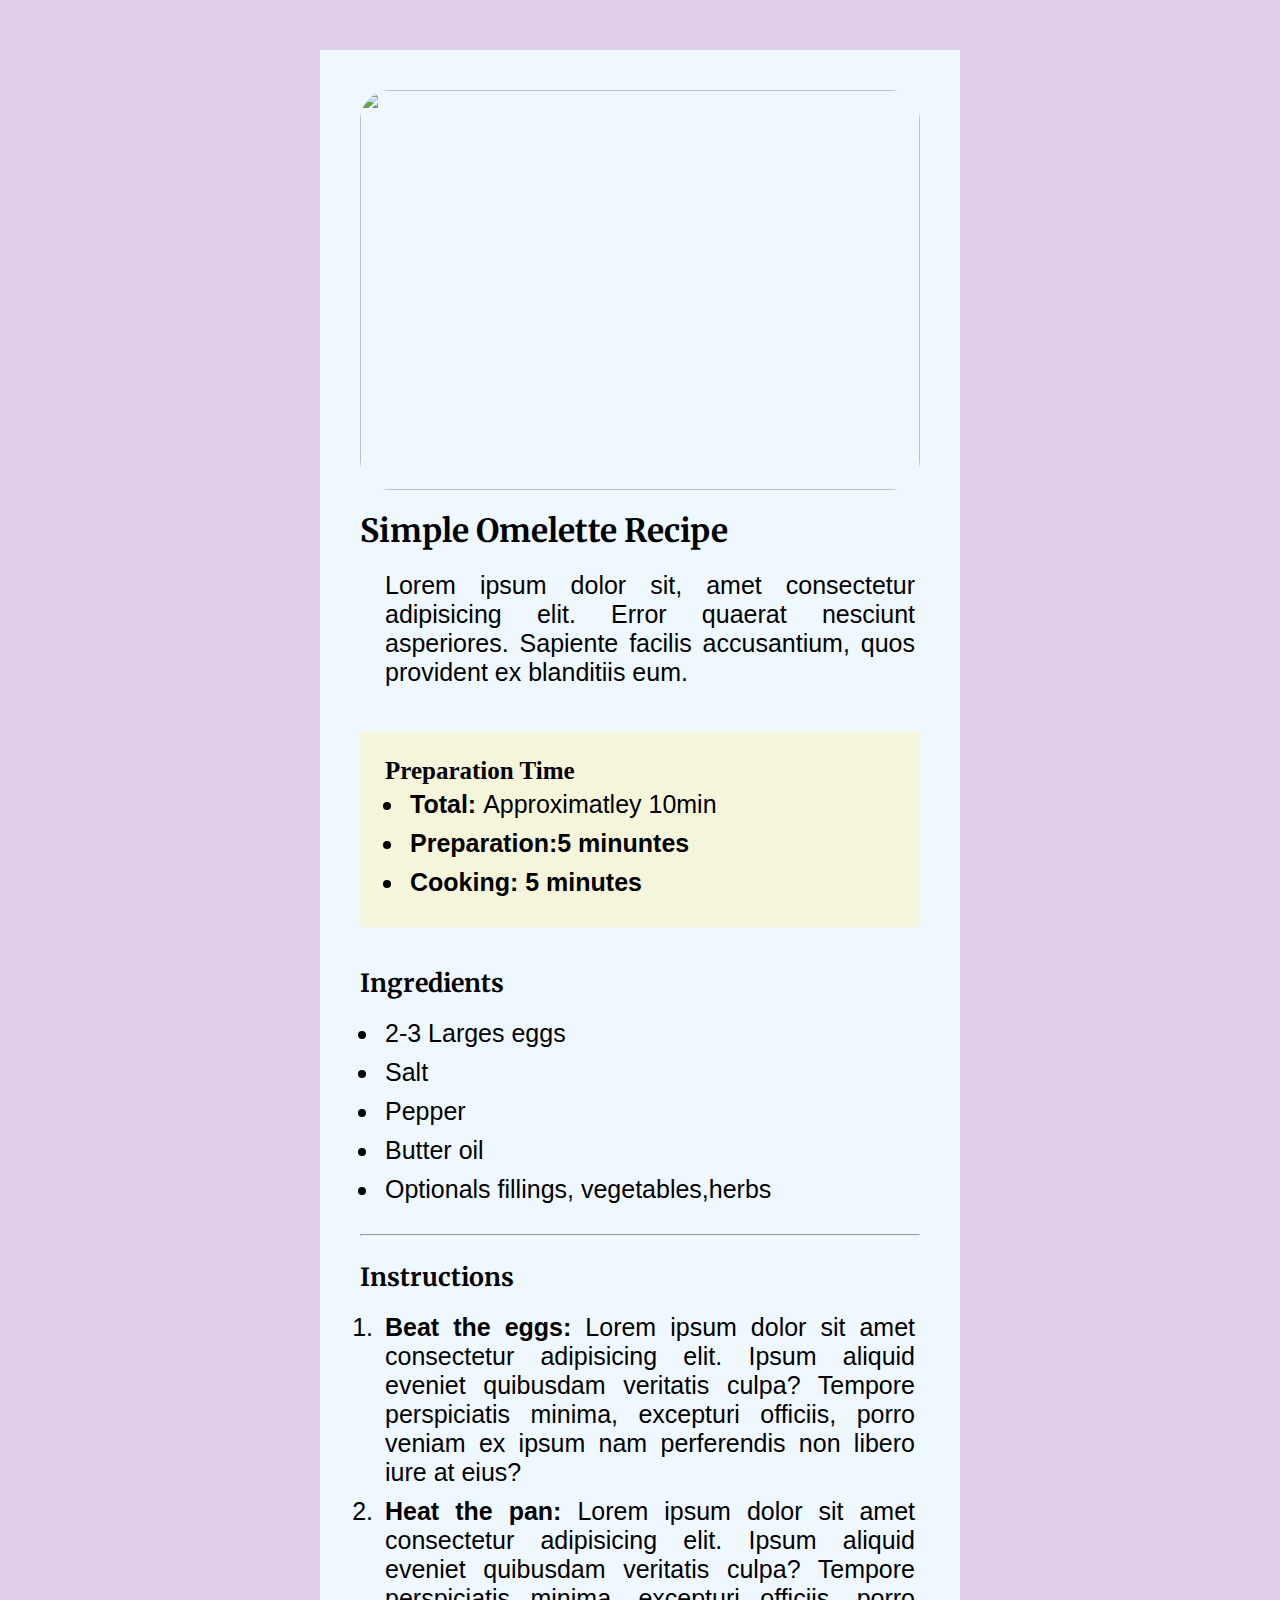
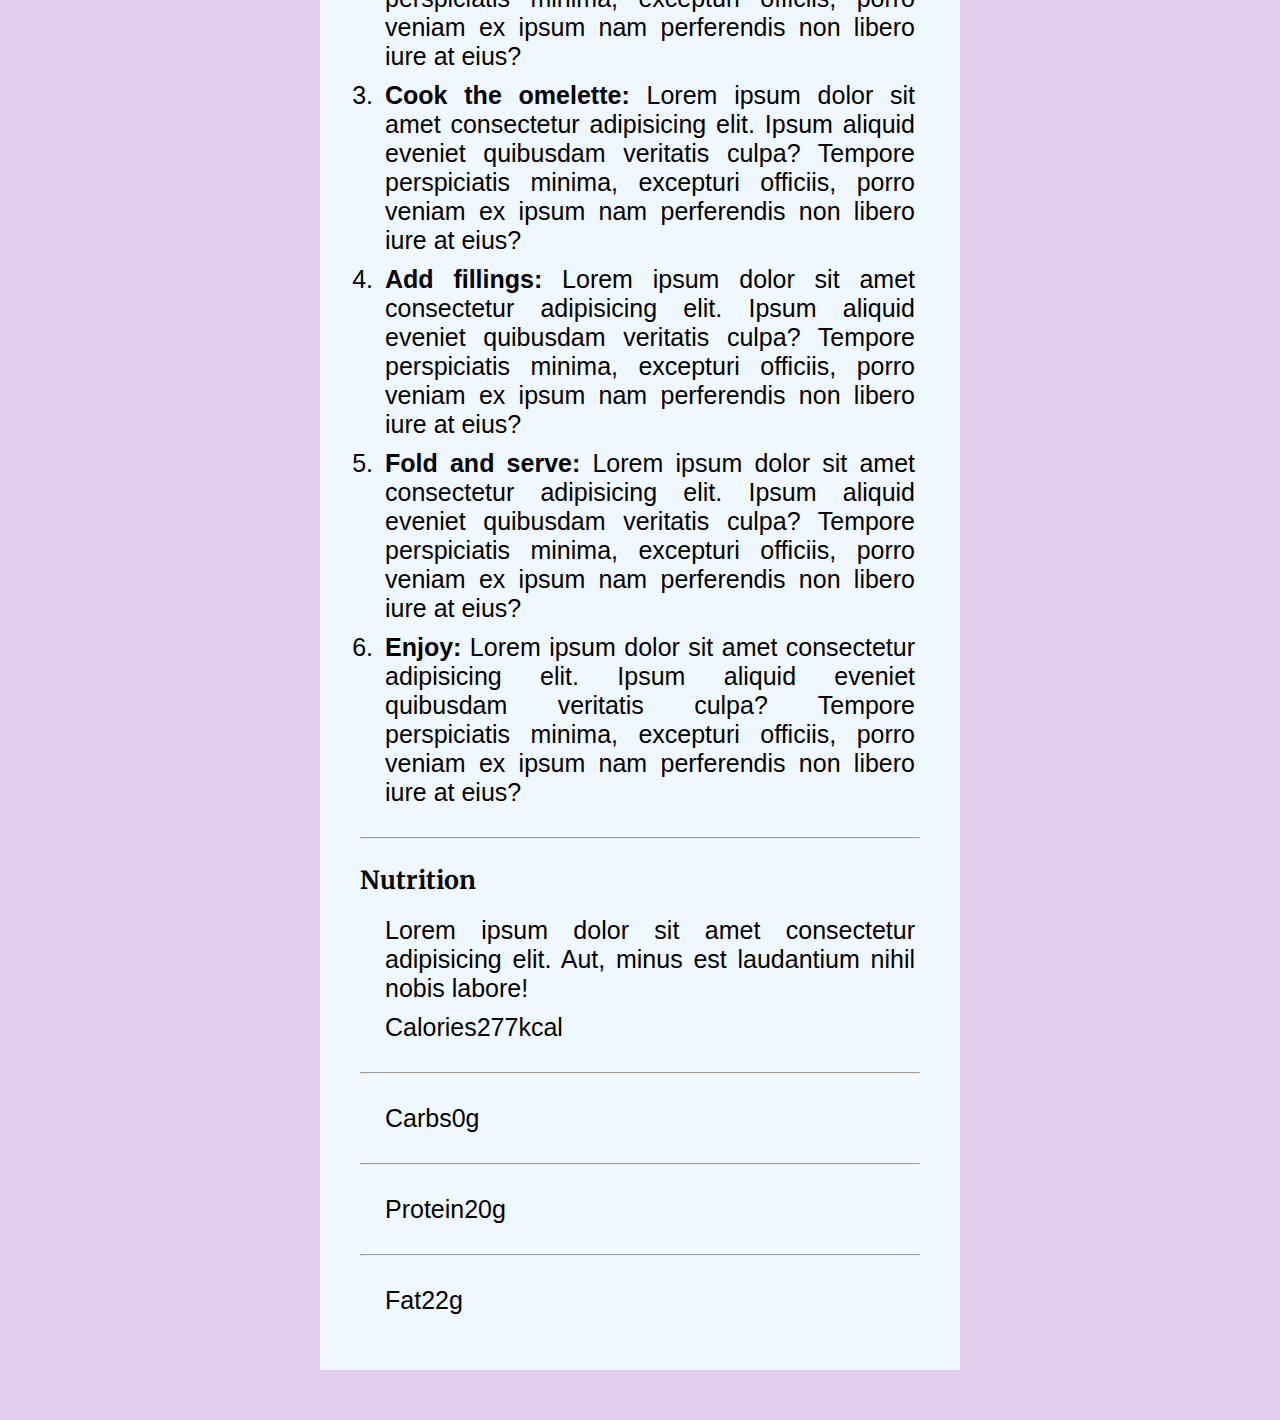
==== clase 5/index.html @ b78db16e "fist version omelette recipe" ====
<!DOCTYPE html>
<html lang="en">

<head>
    <meta charset="UTF-8">
    <meta name="viewport" content="width=device-width, initial-scale=1.0">
    <link rel="stylesheet" href="styles.css">
    <link rel="preconnect" href="https://fonts.googleapis.com">
<link rel="preconnect" href="https://fonts.gstatic.com" crossorigin>
<link href="https://fonts.googleapis.com/css2?family=Libre+Baskerville:ital,wght@0,400;0,700;1,400&family=M+PLUS+1+Code:wght@100..700&family=Merriweather:ital,wght@0,300;0,400;0,700;0,900;1,300;1,400;1,700;1,900&family=Open+Sans:ital,wght@0,300..800;1,300..800&display=swap" rel="stylesheet">
    
    <title>Simple Omelette Recipe</title>

</head>

<body>
    <!-- Contenedor ppal -->

    <ARTICLE>
        <img src="/clase 5/img/omelette.jpeg" alt="">
        <h2>Simple Omelette Recipe</h2>
        <p>Lorem ipsum dolor sit, amet consectetur adipisicing elit. Error quaerat nesciunt asperiores. Sapiente facilis
            accusantium, quos provident ex blanditiis eum.
        <div class="Prep-time">
            <H4>Preparation Time</H4>
            <ul class="prep-time-ul">
                <li><strong>Total: </strong>Approximatley 10min</li>
                <li><strong>Preparation:5 minuntes </strong></li>
                <li><strong>Cooking: 5 minutes</strong></li>
            </ul>
        </div>
        <h3> Ingredients</h3>
        <ul>
            <li>2-3 Larges eggs</li>
            <li>Salt</li>
            <li>Pepper</li>
            <li>Butter oil</li>
            <li>Optionals fillings, vegetables,herbs</li>
        </ul>
        <hr>
        <h3>Instructions</h3>
        <ol>
            <li><strong>Beat the eggs: </strong>Lorem ipsum dolor sit amet consectetur adipisicing elit. Ipsum aliquid
                eveniet quibusdam veritatis culpa? Tempore perspiciatis minima, excepturi officiis, porro veniam ex
                ipsum nam perferendis non libero iure at eius?</li>
            <li><strong>Heat the pan: </strong>Lorem ipsum dolor sit amet consectetur adipisicing elit. Ipsum aliquid
                eveniet quibusdam veritatis culpa? Tempore perspiciatis minima, excepturi officiis, porro veniam ex
                ipsum nam perferendis non libero iure at eius?</li>
            <li><strong>Cook the omelette: </strong>Lorem ipsum dolor sit amet consectetur adipisicing elit. Ipsum
                aliquid eveniet quibusdam veritatis culpa? Tempore perspiciatis minima, excepturi officiis, porro veniam
                ex ipsum nam perferendis non libero iure at eius?</li>
            <li><strong>Add fillings: </strong>Lorem ipsum dolor sit amet consectetur adipisicing elit. Ipsum aliquid
                eveniet quibusdam veritatis culpa? Tempore perspiciatis minima, excepturi officiis, porro veniam ex
                ipsum nam perferendis non libero iure at eius?</li>
            <li><strong>Fold and serve: </strong>Lorem ipsum dolor sit amet consectetur adipisicing elit. Ipsum aliquid
                eveniet quibusdam veritatis culpa? Tempore perspiciatis minima, excepturi officiis, porro veniam ex
                ipsum nam perferendis non libero iure at eius?</li>
            <li><strong>Enjoy: </strong>Lorem ipsum dolor sit amet consectetur adipisicing elit. Ipsum aliquid eveniet
                quibusdam veritatis culpa? Tempore perspiciatis minima, excepturi officiis, porro veniam ex ipsum nam
                perferendis non libero iure at eius?</li>
        </ol>
        <hr>
        <H3>Nutrition</H3>
        <p>Lorem ipsum dolor sit amet consectetur adipisicing elit. Aut, minus est laudantium nihil nobis labore!</p>
        <div>
            <p><span>Calories<span></span>277kcal</span></p>
            <hr>

            <p><span>Carbs<span></span>0g</span></p>
            <hr>

            <p><span>Protein<span></span>20g</span></p>
            <hr>

            <p><span>Fat<span></span>22g</span></p>
        </div>


        </p>
    </ARTICLE>



</body>

</html>
---- clase 5/styles.css ----
*{
    margin: 0;
    padding: 0;
    font-size: 25px;
    
    
}


body{
    height: auto;
    width: 50%;
    background-color: rgb(224, 206, 236);
    margin: 50px auto;
  
}
article{
    background-color: aliceblue;
    padding: 40px;
    
}
.Prep-time{
   margin: 40PX 0;
  
padding: 25px;
    
    background-color:beige ;
}
img{
    border-radius: 30px;
    height: 400px;
    width: 100%;
    object-fit: fill;
}
h1, h2 ,h3 {
    font-family: "Merriweather", serif;
    margin:15px 0;


    
}
p, li{ font-family: 'Gill Sans', 'Gill Sans MT', Calibri, 'Trebuchet MS', sans-serif;
    text-align: justify;
margin-left: 20px;
padding: 5px;}
hr{
    margin:  25px 0px;
}
h2{font-size: xx-large;
}
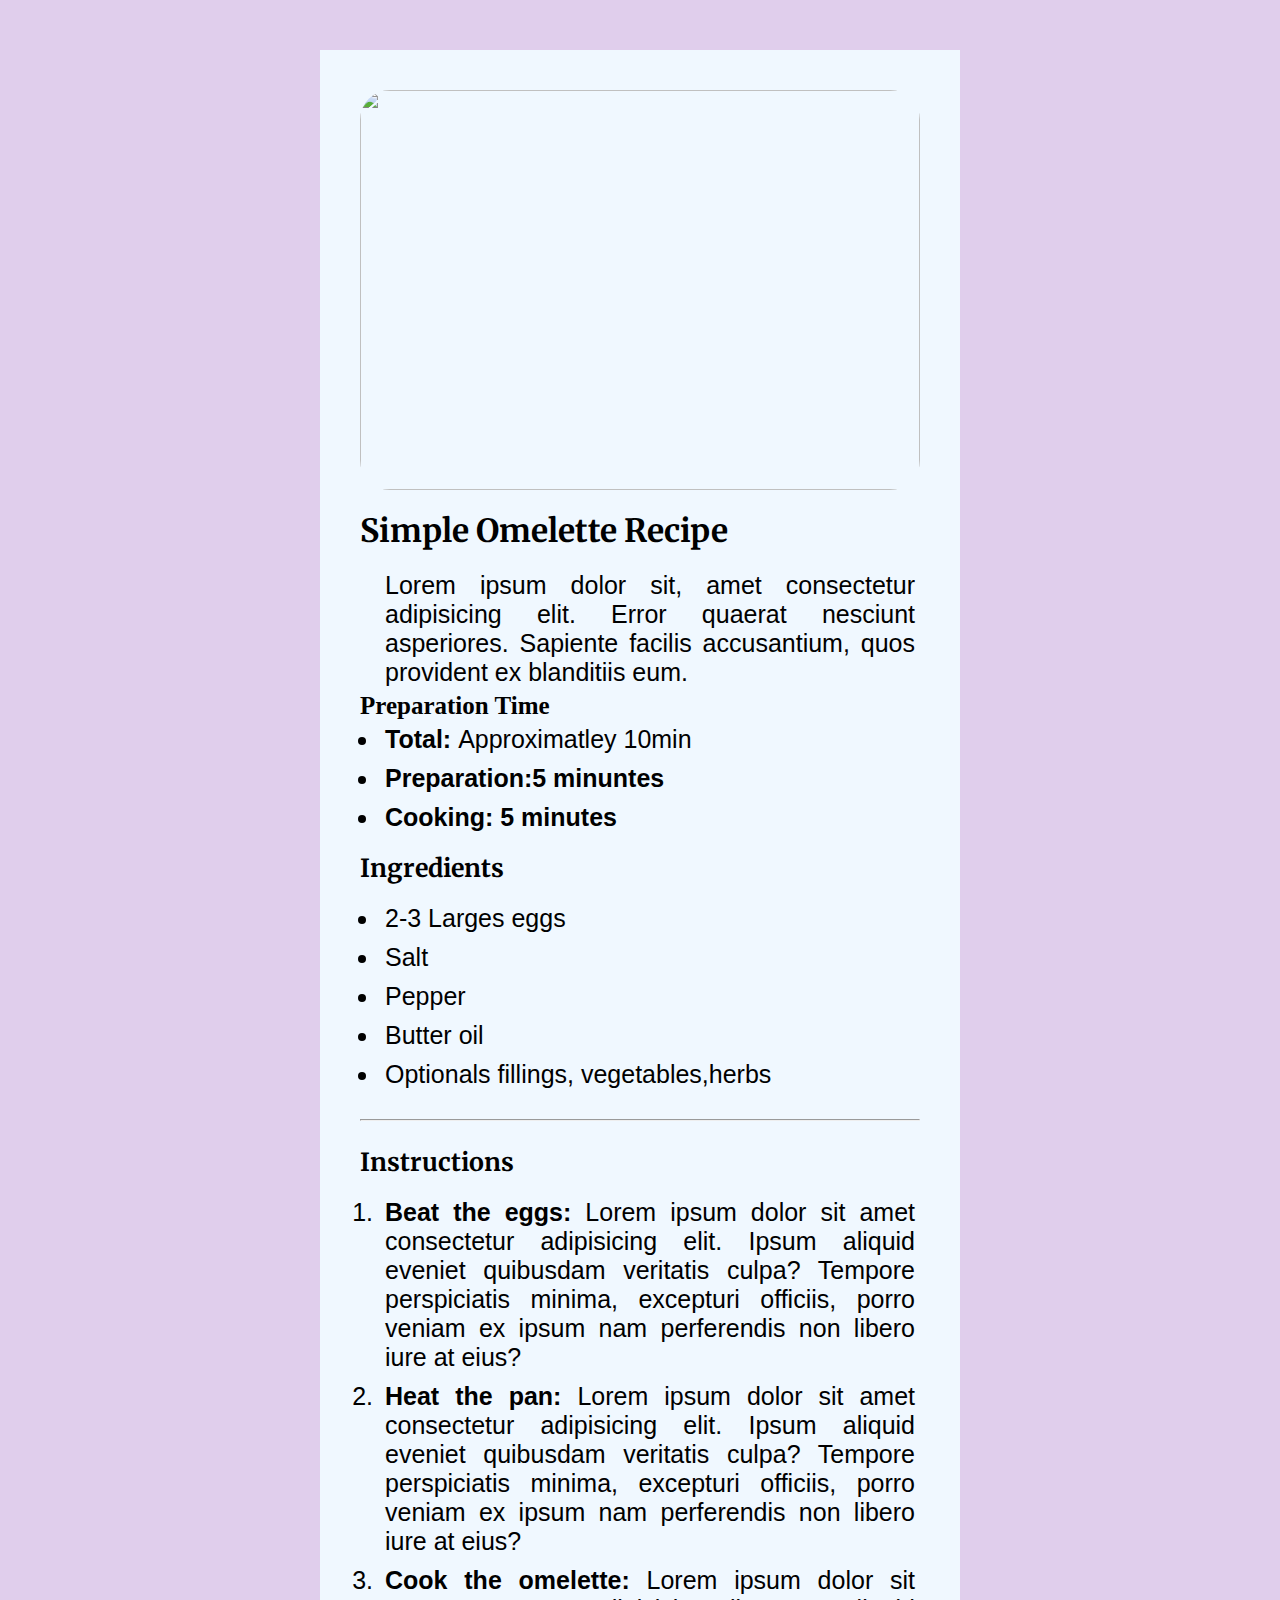
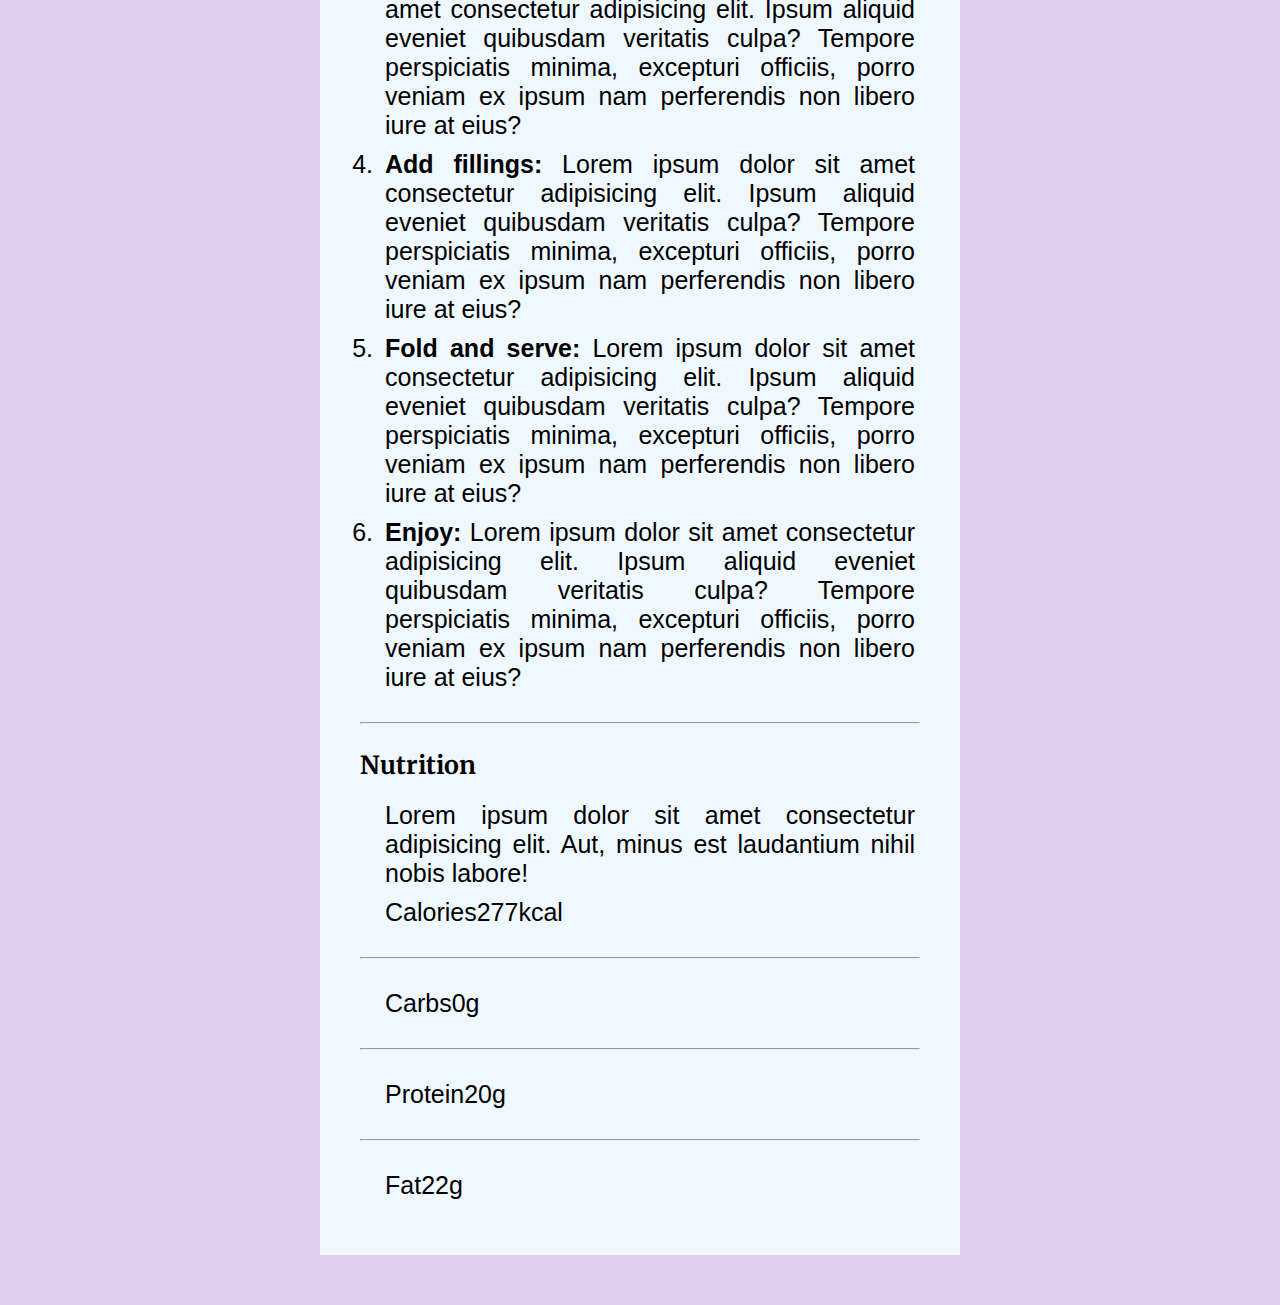
==== commit 780c950f: "add class name index.html" ====
--- a/clase 5/index.html
+++ b/clase 5/index.html
@@ -21,7 +21,7 @@
         <h2>Simple Omelette Recipe</h2>
         <p>Lorem ipsum dolor sit, amet consectetur adipisicing elit. Error quaerat nesciunt asperiores. Sapiente facilis
             accusantium, quos provident ex blanditiis eum.
-        <div class="Prep-time">
+        <div class="Prepa-time">
             <H4>Preparation Time</H4>
             <ul class="prep-time-ul">
                 <li><strong>Total: </strong>Approximatley 10min</li>
@@ -62,7 +62,7 @@
         <hr>
         <H3>Nutrition</H3>
         <p>Lorem ipsum dolor sit amet consectetur adipisicing elit. Aut, minus est laudantium nihil nobis labore!</p>
-        <div>
+        <div class="nutrition">
             <p><span>Calories<span></span>277kcal</span></p>
             <hr>
 
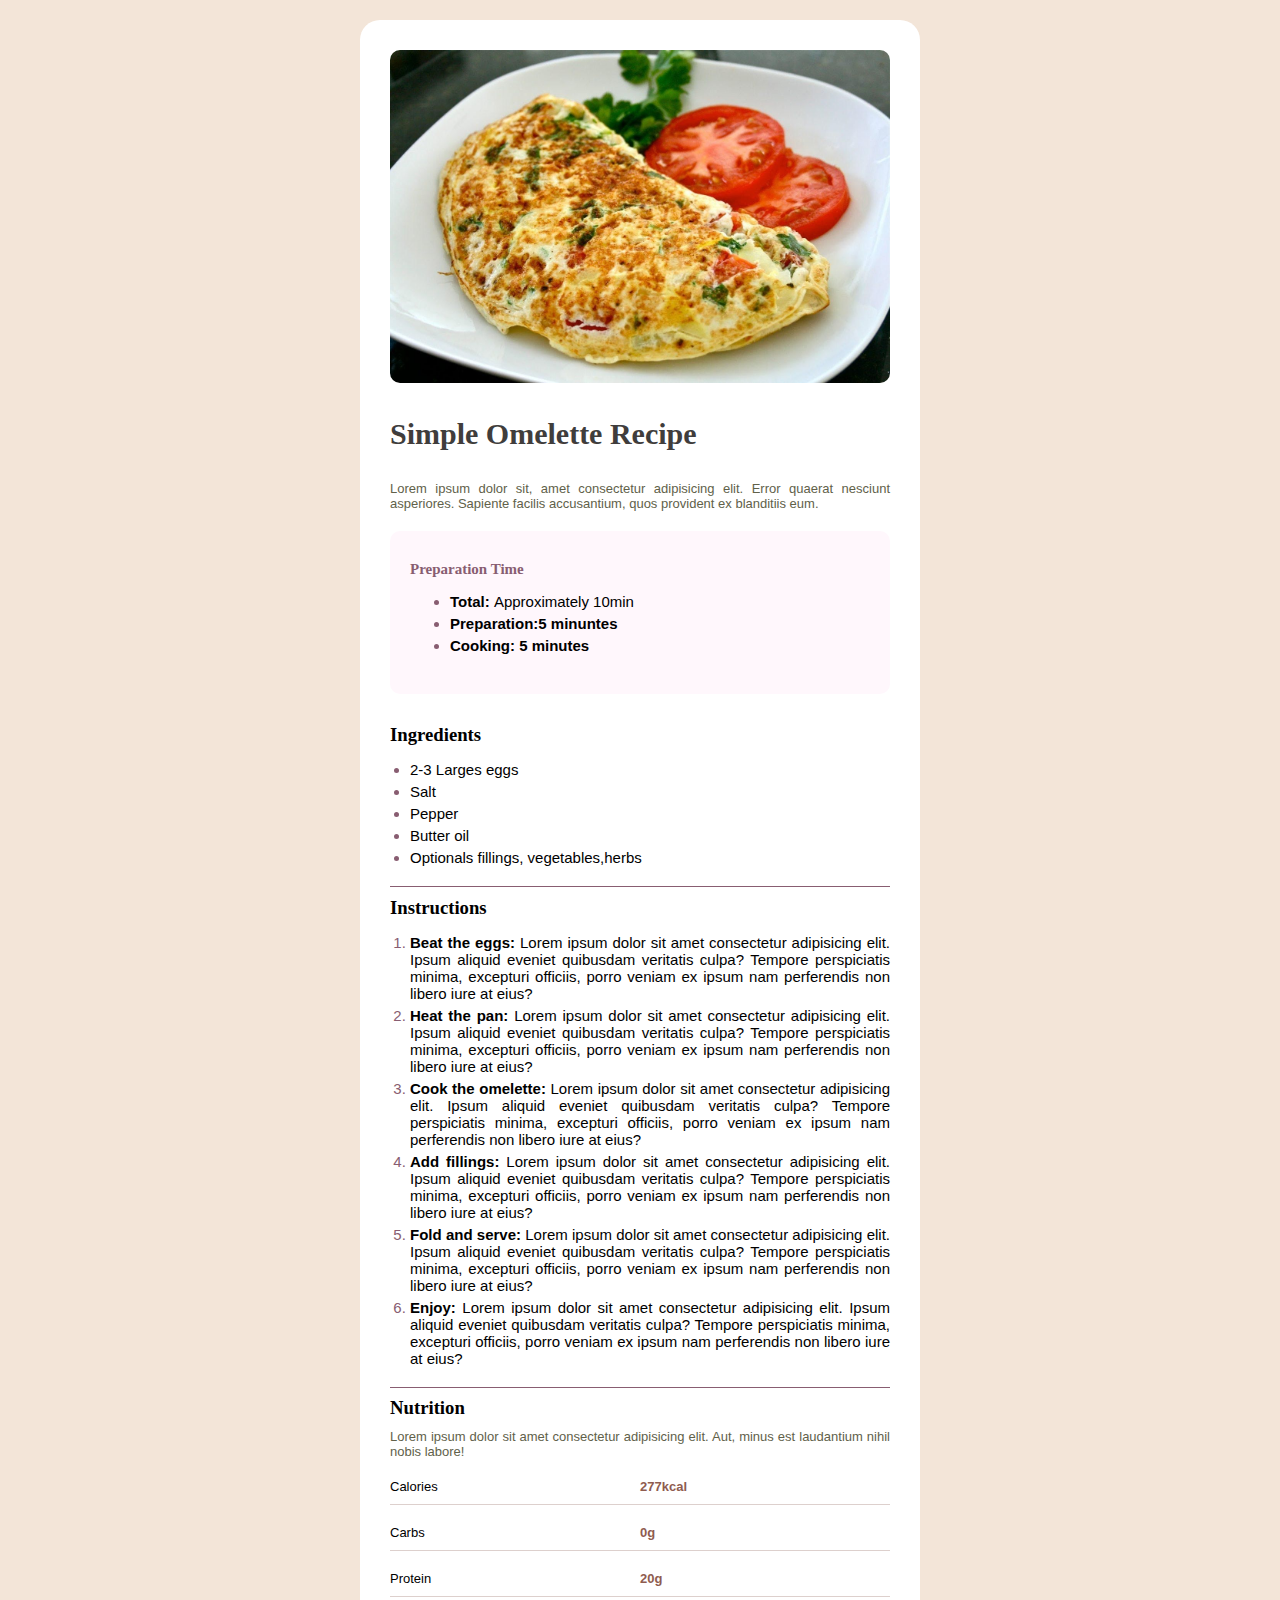
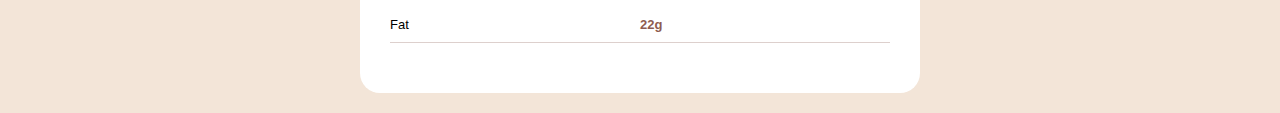
==== commit a813122f: "correccion recipe" ====
--- a/clase 5/index.html
+++ b/clase 5/index.html
@@ -8,7 +8,7 @@
     <link rel="preconnect" href="https://fonts.googleapis.com">
 <link rel="preconnect" href="https://fonts.gstatic.com" crossorigin>
 <link href="https://fonts.googleapis.com/css2?family=Libre+Baskerville:ital,wght@0,400;0,700;1,400&family=M+PLUS+1+Code:wght@100..700&family=Merriweather:ital,wght@0,300;0,400;0,700;0,900;1,300;1,400;1,700;1,900&family=Open+Sans:ital,wght@0,300..800;1,300..800&display=swap" rel="stylesheet">
-    
+
     <title>Simple Omelette Recipe</title>
 
 </head>
@@ -21,10 +21,10 @@
         <h2>Simple Omelette Recipe</h2>
         <p>Lorem ipsum dolor sit, amet consectetur adipisicing elit. Error quaerat nesciunt asperiores. Sapiente facilis
             accusantium, quos provident ex blanditiis eum.
-        <div class="Prepa-time">
+        <div class="preparation">
             <H4>Preparation Time</H4>
             <ul class="prep-time-ul">
-                <li><strong>Total: </strong>Approximatley 10min</li>
+                <li><strong>Total: </strong>Approximately 10min</li>
                 <li><strong>Preparation:5 minuntes </strong></li>
                 <li><strong>Cooking: 5 minutes</strong></li>
             </ul>
@@ -60,19 +60,20 @@
                 perferendis non libero iure at eius?</li>
         </ol>
         <hr>
+        
         <H3>Nutrition</H3>
         <p>Lorem ipsum dolor sit amet consectetur adipisicing elit. Aut, minus est laudantium nihil nobis labore!</p>
         <div class="nutrition">
-            <p><span>Calories<span></span>277kcal</span></p>
-            <hr>
+            <p><span>Calories</span><span class="cantidad">277kcal</span></p>
+            
 
-            <p><span>Carbs<span></span>0g</span></p>
-            <hr>
+            <p><span>Carbs</span><span class="cantidad">0g</span></p>
+            
 
-            <p><span>Protein<span></span>20g</span></p>
-            <hr>
+            <p><span>Protein</span><span class="cantidad">20g</span></p>
+            
 
-            <p><span>Fat<span></span>22g</span></p>
+            <p><span>Fat</span><span class="cantidad">22g</span></p>
         </div>
 
 
--- a/clase 5/styles.css
+++ b/clase 5/styles.css
@@ -1,50 +1,120 @@
-*{
+* {
     margin: 0;
     padding: 0;
-    font-size: 25px;
-    
-    
+
+}
+
+:root {
+    --font-title: 30px;
+    --color-title: #403d3c;
+    --color-p: #61614a;
 }
 
 
-body{
-    height: auto;
-    width: 50%;
-    background-color: rgb(224, 206, 236);
-    margin: 50px auto;
-  
+body {
+
+    background-color: #f3e5d8;
+    font-family: 'Lucida Sans', 'Lucida Sans Regular', 'Lucida Grande', 'Lucida Sans Unicode', Geneva, Verdana, sans-serif;
+
 }
-article{
-    background-color: aliceblue;
-    padding: 40px;
-    
+
+article {
+    background-color: white;
+
+    width: 500px;
+    padding: 30px;
+    background-color: white;
+    margin: 20px auto;
+    border-radius: 20px;
+
 }
-.Prep-time{
-   margin: 40PX 0;
-  
-padding: 25px;
-    
-    background-color:beige ;
-}
-img{
-    border-radius: 30px;
-    height: 400px;
+
+img {
+    border-radius: 10px;
     width: 100%;
-    object-fit: fill;
-}
-h1, h2 ,h3 {
-    font-family: "Merriweather", serif;
-    margin:15px 0;
 
 
-    
 }
-p, li{ font-family: 'Gill Sans', 'Gill Sans MT', Calibri, 'Trebuchet MS', sans-serif;
+
+h2 {
+    margin: 20px 0;
+    font-size: var(--font-title);
+    color: var(--color-title);
+}
+
+p {
+    margin-bottom: 20px;
+    font-size: 13px;
     text-align: justify;
-margin-left: 20px;
-padding: 5px;}
-hr{
-    margin:  25px 0px;
+    color: var(--color-p)
 }
-h2{font-size: xx-large;
+
+.preparation {
+    background-color: #fff7fc;
+    margin: 20px 0;
+    padding: 20px;
+    border-radius: 10px;
+    font-size: 15px;
 }
+
+.preparation h4 {
+    color: #885d71;
+}
+
+h1,
+h2,
+h3,
+h4 {
+    font-family: Georgia, 'Times New Roman', Times, serif;
+    padding: 10px 0;
+    color:
+}
+
+.prep-time-ul {
+    padding-left: 20px;
+}
+
+.preparation ul li {
+    margin: 5px 0;
+}
+
+ol,
+ul {
+    margin-left: 20px;
+    margin-bottom: 20px;
+}
+
+li {
+    margin: 5px 0;
+    text-align: justify;
+    font-size: 15px;
+
+}
+
+li::marker {
+    color: #885d71;
+
+}
+
+hr {
+    border: none;
+    height: 0.1px;
+    /* Espesor de la línea en em */
+    background-color: #885d71;
+}
+
+.nutrition p {
+    color: black;
+    border-bottom: 1px solid #ddd0cd;
+    padding-bottom: 10px;
+}
+
+.nutrition p span {
+   
+    display: inline-block;
+    width: 50%;
+}
+.cantidad{
+    color: #8f5c4f;
+    font-weight: bold;
+}